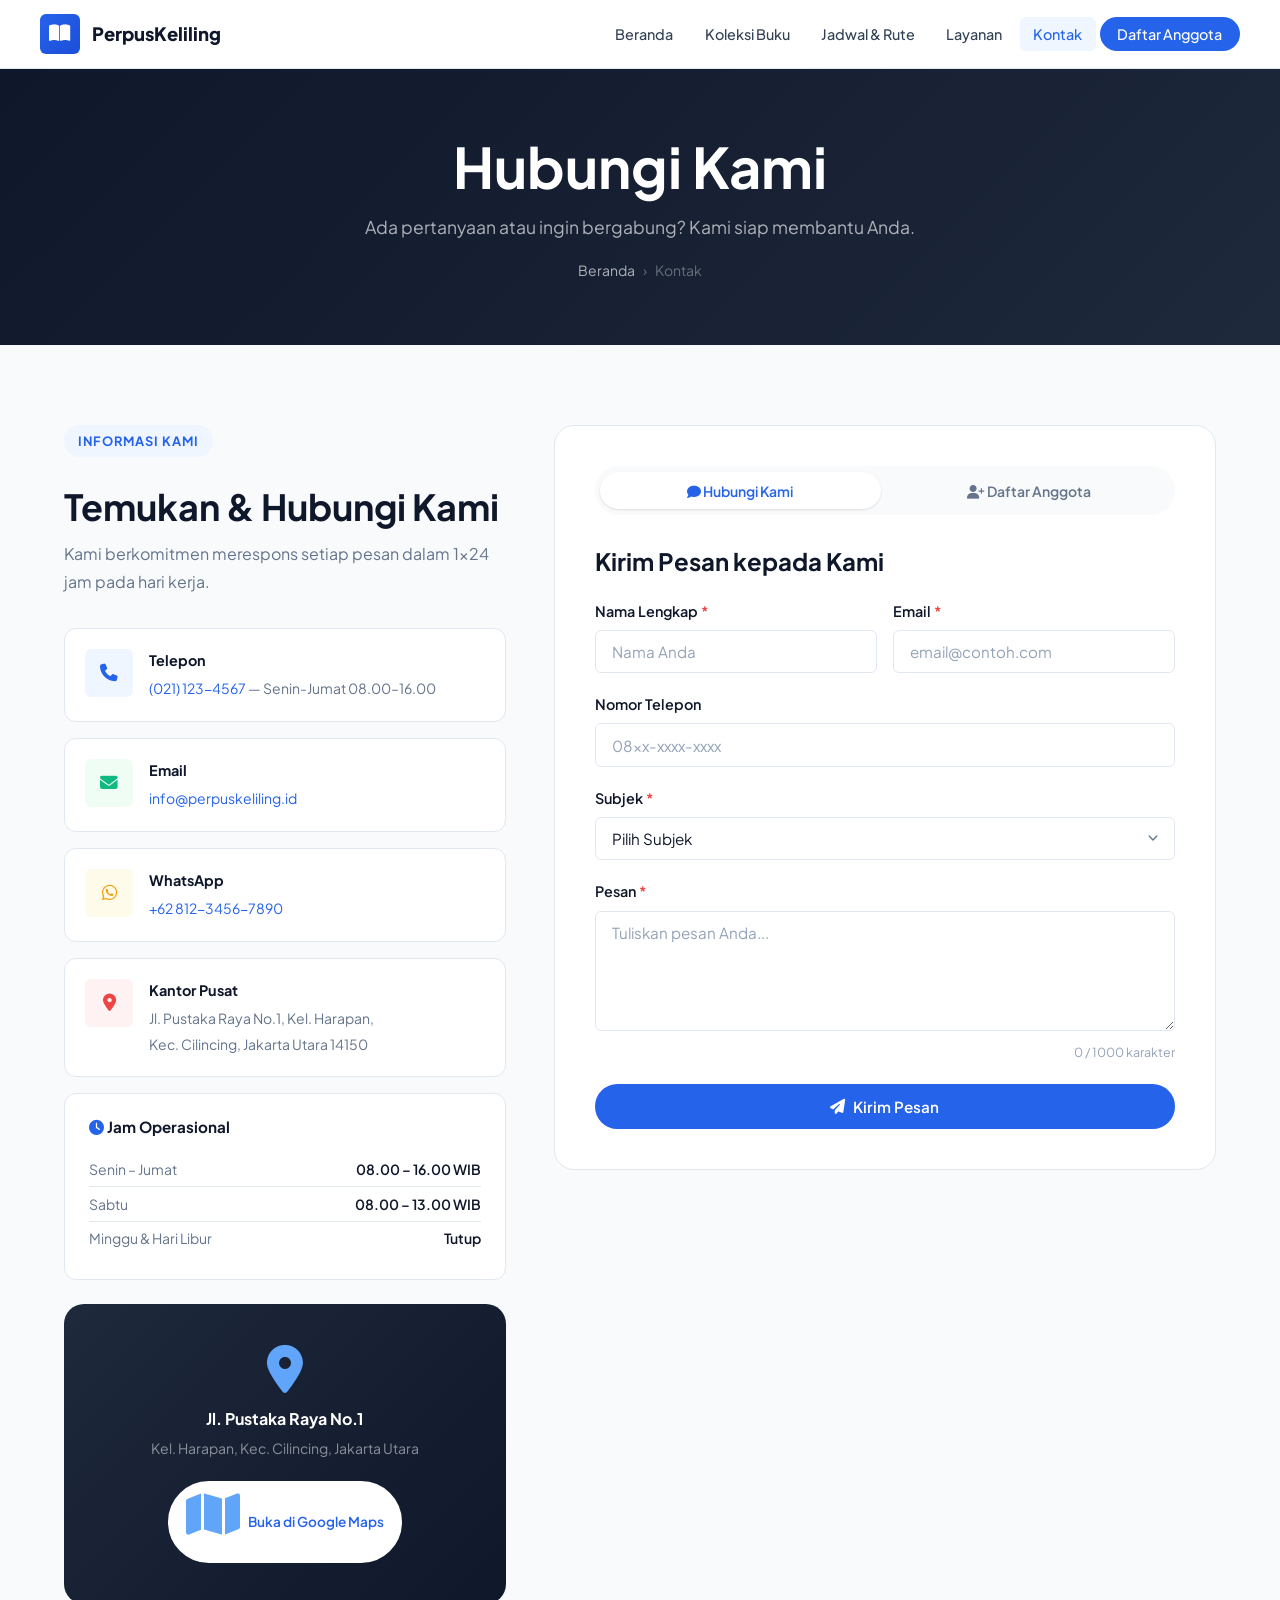
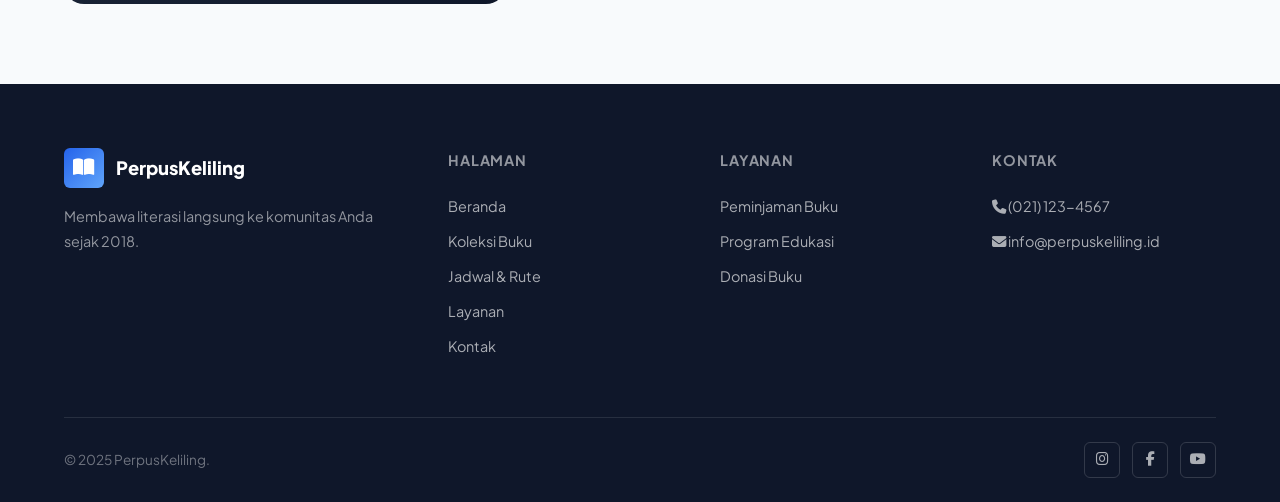
==== kontak.html @ 0ccef370 "first push github" ====
<!DOCTYPE html>
<html lang="id">

<head>
    <meta charset="UTF-8">
    <meta name="viewport" content="width=device-width, initial-scale=1.0">
    <meta name="description"
        content="Hubungi Perpustakaan Keliling — daftar anggota, ajukan pertanyaan, dan sampaikan saran.">
    <title>Kontak — Perpustakaan Keliling</title>
    <link rel="preconnect" href="https://fonts.googleapis.com">
    <link rel="preconnect" href="https://fonts.gstatic.com" crossorigin>
    <link
        href="https://fonts.googleapis.com/css2?family=Plus+Jakarta+Sans:wght@300;400;500;600;700;800&family=Merriweather:wght@400;700&display=swap"
        rel="stylesheet">
    <link rel="stylesheet" href="https://cdnjs.cloudflare.com/ajax/libs/font-awesome/6.5.0/css/all.min.css">
    <link rel="stylesheet" href="style.css">
    <style>
        .kontak-layout {
            display: grid;
            grid-template-columns: 1fr 1.5fr;
            gap: 3rem;
            align-items: start;
        }

        .kontak-info-item {
            display: flex;
            align-items: flex-start;
            gap: 1rem;
            padding: 1.25rem;
            background: var(--white);
            border: 1px solid var(--border);
            border-radius: var(--radius);
            margin-bottom: 1rem;
            transition: var(--transition);
        }

        .kontak-info-item:hover {
            border-color: var(--primary);
            box-shadow: var(--shadow-sm);
        }

        .kontak-info-icon {
            width: 48px;
            height: 48px;
            border-radius: var(--radius-sm);
            display: flex;
            align-items: center;
            justify-content: center;
            font-size: 1.1rem;
            flex-shrink: 0;
        }

        .kontak-info-text strong {
            display: block;
            font-size: .9rem;
            color: var(--dark);
            margin-bottom: .2rem;
        }

        .kontak-info-text span {
            font-size: .875rem;
            color: var(--gray);
        }

        .kontak-info-text a {
            color: var(--primary);
        }

        .kontak-info-text a:hover {
            color: var(--primary-dark);
        }

        .jam-table {
            width: 100%;
            font-size: .875rem;
        }

        .jam-table td {
            padding: .35rem 0;
            color: var(--gray);
        }

        .jam-table td:last-child {
            text-align: right;
            font-weight: 600;
            color: var(--dark);
        }

        .jam-table tr:not(:last-child) td {
            border-bottom: 1px solid var(--border);
        }

        .form-card {
            background: var(--white);
            border: 1px solid var(--border);
            border-radius: var(--radius-lg);
            padding: 2.5rem;
        }

        .form-tabs {
            display: flex;
            gap: .5rem;
            margin-bottom: 2rem;
            background: var(--bg);
            padding: .35rem;
            border-radius: 9999px;
        }

        .form-tab {
            flex: 1;
            padding: .6rem 1rem;
            border: none;
            border-radius: 9999px;
            background: transparent;
            font-family: var(--font);
            font-size: .875rem;
            font-weight: 600;
            color: var(--gray);
            cursor: pointer;
            transition: var(--transition);
            text-align: center;
        }

        .form-tab.active {
            background: var(--white);
            color: var(--primary);
            box-shadow: var(--shadow-sm);
        }

        .form-panel {
            display: none;
        }

        .form-panel.active {
            display: block;
        }

        .map-box {
            background: linear-gradient(135deg, var(--dark-2), var(--dark));
            border-radius: var(--radius-lg);
            height: 300px;
            display: flex;
            flex-direction: column;
            align-items: center;
            justify-content: center;
            color: #fff;
            text-align: center;
            padding: 2rem;
            margin-top: 1.5rem;
        }

        .map-box i {
            font-size: 3rem;
            color: #60A5FA;
            margin-bottom: 1rem;
        }

        .map-box h3 {
            color: #fff;
            margin-bottom: .5rem;
            font-size: 1rem;
        }

        .map-box p {
            color: rgba(255, 255, 255, .5);
            font-size: .875rem;
            margin-bottom: 1.25rem;
        }

        .form-row {
            display: grid;
            grid-template-columns: 1fr 1fr;
            gap: 1rem;
        }

        .char-count {
            font-size: .78rem;
            color: var(--gray-light);
            text-align: right;
            margin-top: .3rem;
        }

        .char-count.warn {
            color: var(--danger);
        }

        @media (max-width: 900px) {
            .kontak-layout {
                grid-template-columns: 1fr;
            }
        }

        @media (max-width: 480px) {
            .form-row {
                grid-template-columns: 1fr;
            }

            .form-card {
                padding: 1.5rem;
            }
        }
    </style>
</head>

<body>

    <nav class="navbar">
        <div class="navbar-inner">
            <a href="index.html" class="navbar-brand">
                <div class="brand-icon"><i class="fas fa-book-open"></i></div>
                <span>PerpusKeliling</span>
            </a>
            <ul class="nav-links">
                <li><a href="index.html">Beranda</a></li>
                <li><a href="koleksi.html">Koleksi Buku</a></li>
                <li><a href="jadwal.html">Jadwal &amp; Rute</a></li>
                <li><a href="layanan.html">Layanan</a></li>
                <li><a href="kontak.html" class="active">Kontak</a></li>
                <li><a href="kontak.html#daftar" class="nav-cta">Daftar Anggota</a></li>
            </ul>
            <button class="hamburger" id="hamburger" aria-label="Menu">
                <i class="fas fa-bars"></i>
            </button>
        </div>
        <div class="mobile-menu" id="mobileMenu">
            <a href="index.html"><i class="fas fa-home"></i> Beranda</a>
            <a href="koleksi.html"><i class="fas fa-book-open"></i> Koleksi Buku</a>
            <a href="jadwal.html"><i class="fas fa-calendar-alt"></i> Jadwal &amp; Rute</a>
            <a href="layanan.html"><i class="fas fa-th-list"></i> Layanan</a>
            <a href="kontak.html"><i class="fas fa-envelope"></i> Kontak</a>
        </div>
    </nav>

    <section class="page-hero">
        <div class="container">
            <h1>Hubungi Kami</h1>
            <p>Ada pertanyaan atau ingin bergabung? Kami siap membantu Anda.</p>
            <nav class="breadcrumb">
                <a href="index.html">Beranda</a>
                <span>&rsaquo;</span>
                <span>Kontak</span>
            </nav>
        </div>
    </section>

    <section class="section" style="background:var(--bg);" id="daftar">
        <div class="container">
            <div class="kontak-layout">

                <div>
                    <span class="section-label">Informasi Kami</span>
                    <h2 style="margin:.75rem 0 .75rem;">Temukan &amp; Hubungi Kami</h2>
                    <p style="margin-bottom:2rem;">Kami berkomitmen merespons setiap pesan dalam 1&times;24 jam pada
                        hari kerja.</p>

                    <div class="kontak-info-item">
                        <div class="kontak-info-icon" style="background:#EFF6FF;color:var(--primary);">
                            <i class="fas fa-phone"></i>
                        </div>
                        <div class="kontak-info-text">
                            <strong>Telepon</strong>
                            <span><a href="tel:+62211234567">(021) 123-4567</a> &mdash; Senin-Jumat
                                08.00&ndash;16.00</span>
                        </div>
                    </div>

                    <div class="kontak-info-item">
                        <div class="kontak-info-icon" style="background:#F0FDF4;color:var(--accent);">
                            <i class="fas fa-envelope"></i>
                        </div>
                        <div class="kontak-info-text">
                            <strong>Email</strong>
                            <span><a href="mailto:info@perpuskeliling.id">info@perpuskeliling.id</a></span>
                        </div>
                    </div>

                    <div class="kontak-info-item">
                        <div class="kontak-info-icon" style="background:#FFFBEB;color:var(--secondary);">
                            <i class="fab fa-whatsapp"></i>
                        </div>
                        <div class="kontak-info-text">
                            <strong>WhatsApp</strong>
                            <span><a href="https://wa.me/6281234567890" target="_blank" rel="noopener">+62
                                    812-3456-7890</a></span>
                        </div>
                    </div>

                    <div class="kontak-info-item">
                        <div class="kontak-info-icon" style="background:#FEF2F2;color:#EF4444;">
                            <i class="fas fa-map-marker-alt"></i>
                        </div>
                        <div class="kontak-info-text">
                            <strong>Kantor Pusat</strong>
                            <span>Jl. Pustaka Raya No.1, Kel. Harapan,<br>Kec. Cilincing, Jakarta Utara 14150</span>
                        </div>
                    </div>

                    <div
                        style="background:var(--white);border:1px solid var(--border);border-radius:var(--radius);padding:1.5rem;margin-top:1rem;">
                        <h3 style="font-size:.95rem;margin-bottom:1rem;">
                            <i class="fas fa-clock" style="color:var(--primary);"></i> Jam Operasional
                        </h3>
                        <table class="jam-table">
                            <tbody>
                                <tr>
                                    <td>Senin &ndash; Jumat</td>
                                    <td>08.00 &ndash; 16.00 WIB</td>
                                </tr>
                                <tr>
                                    <td>Sabtu</td>
                                    <td>08.00 &ndash; 13.00 WIB</td>
                                </tr>
                                <tr>
                                    <td>Minggu &amp; Hari Libur</td>
                                    <td>Tutup</td>
                                </tr>
                            </tbody>
                        </table>
                    </div>

                    <div class="map-box">
                        <i class="fas fa-map-marker-alt"></i>
                        <h3>Jl. Pustaka Raya No.1</h3>
                        <p>Kel. Harapan, Kec. Cilincing, Jakarta Utara</p>
                        <a href="https://maps.google.com" target="_blank" rel="noopener" class="btn btn-white btn-sm">
                            <i class="fas fa-map"></i> Buka di Google Maps
                        </a>
                    </div>
                </div>

                <div id="formSection">
                    <div class="form-card">
                        <div class="form-tabs">
                            <button class="form-tab active" id="tab-hubungi" onclick="switchTab('hubungi')">
                                <i class="fas fa-comment"></i> Hubungi Kami
                            </button>
                            <button class="form-tab" id="tab-daftar" onclick="switchTab('daftar')">
                                <i class="fas fa-user-plus"></i> Daftar Anggota
                            </button>
                        </div>

                        <div class="form-panel active" id="panel-hubungi">
                            <h3 style="margin-bottom:1.5rem;">Kirim Pesan kepada Kami</h3>
                            <form id="formHubungi" novalidate>
                                <div class="form-row">
                                    <div class="form-group">
                                        <label class="form-label" for="namaHubungi">Nama Lengkap <span
                                                style="color:var(--danger);">*</span></label>
                                        <input type="text" id="namaHubungi" class="form-control" placeholder="Nama Anda"
                                            required>
                                    </div>
                                    <div class="form-group">
                                        <label class="form-label" for="emailHubungi">Email <span
                                                style="color:var(--danger);">*</span></label>
                                        <input type="email" id="emailHubungi" class="form-control"
                                            placeholder="email@contoh.com" required>
                                    </div>
                                </div>
                                <div class="form-group">
                                    <label class="form-label" for="telpHubungi">Nomor Telepon</label>
                                    <input type="tel" id="telpHubungi" class="form-control"
                                        placeholder="08xx-xxxx-xxxx">
                                </div>
                                <div class="form-group">
                                    <label class="form-label" for="subjectHubungi">Subjek <span
                                            style="color:var(--danger);">*</span></label>
                                    <select id="subjectHubungi" class="form-control" required>
                                        <option value="">Pilih Subjek</option>
                                        <option value="info">Informasi Umum</option>
                                        <option value="pinjam">Peminjaman Buku</option>
                                        <option value="jadwal">Jadwal &amp; Rute</option>
                                        <option value="donasi">Donasi Buku</option>
                                        <option value="workshop">Workshop &amp; Edukasi</option>
                                        <option value="saran">Saran &amp; Masukan</option>
                                        <option value="lainnya">Lainnya</option>
                                    </select>
                                </div>
                                <div class="form-group">
                                    <label class="form-label" for="pesanHubungi">Pesan <span
                                            style="color:var(--danger);">*</span></label>
                                    <textarea id="pesanHubungi" class="form-control" rows="5"
                                        placeholder="Tuliskan pesan Anda..." required maxlength="1000"></textarea>
                                    <p class="char-count" id="charCount">0 / 1000 karakter</p>
                                </div>
                                <div id="alertHubungi"></div>
                                <button type="submit" class="btn btn-primary" style="width:100%;justify-content:center;"
                                    id="btnHubungi">
                                    <i class="fas fa-paper-plane"></i> Kirim Pesan
                                </button>
                            </form>
                        </div>

                        <div class="form-panel" id="panel-daftar">
                            <h3 style="margin-bottom:.5rem;">Pendaftaran Anggota Baru</h3>
                            <p style="font-size:.875rem;color:var(--gray);margin-bottom:1.5rem;">Daftar gratis dan
                                nikmati akses ke seluruh koleksi perpustakaan keliling!</p>
                            <form id="formDaftar" novalidate>
                                <div class="form-row">
                                    <div class="form-group">
                                        <label class="form-label" for="namaDepan">Nama Depan <span
                                                style="color:var(--danger);">*</span></label>
                                        <input type="text" id="namaDepan" class="form-control" placeholder="Nama depan"
                                            required>
                                    </div>
                                    <div class="form-group">
                                        <label class="form-label" for="namaBelakang">Nama Belakang</label>
                                        <input type="text" id="namaBelakang" class="form-control"
                                            placeholder="Nama belakang">
                                    </div>
                                </div>
                                <div class="form-row">
                                    <div class="form-group">
                                        <label class="form-label" for="emailDaftar">Email <span
                                                style="color:var(--danger);">*</span></label>
                                        <input type="email" id="emailDaftar" class="form-control"
                                            placeholder="email@contoh.com" required>
                                    </div>
                                    <div class="form-group">
                                        <label class="form-label" for="tglLahir">Tanggal Lahir <span
                                                style="color:var(--danger);">*</span></label>
                                        <input type="date" id="tglLahir" class="form-control" required>
                                    </div>
                                </div>
                                <div class="form-group">
                                    <label class="form-label" for="teleponDaftar">Nomor HP/WhatsApp <span
                                            style="color:var(--danger);">*</span></label>
                                    <input type="tel" id="teleponDaftar" class="form-control"
                                        placeholder="08xx-xxxx-xxxx" required>
                                </div>
                                <div class="form-group">
                                    <label class="form-label" for="jenisAnggota">Kategori Anggota <span
                                            style="color:var(--danger);">*</span></label>
                                    <select id="jenisAnggota" class="form-control" required>
                                        <option value="">Pilih Kategori</option>
                                        <option value="umum">Umum (18 tahun ke atas)</option>
                                        <option value="pelajar">Pelajar SD/SMP/SMA</option>
                                        <option value="mahasiswa">Mahasiswa</option>
                                        <option value="lansia">Lansia (60 tahun ke atas)</option>
                                    </select>
                                </div>
                                <div class="form-group">
                                    <label class="form-label" for="alamatDaftar">Alamat Lengkap <span
                                            style="color:var(--danger);">*</span></label>
                                    <textarea id="alamatDaftar" class="form-control" rows="2"
                                        placeholder="Jl. Contoh No.1, Kelurahan, Kecamatan, Kota" required></textarea>
                                </div>
                                <div class="form-group">
                                    <label
                                        style="display:flex;align-items:flex-start;gap:.65rem;cursor:pointer;font-size:.875rem;color:var(--dark-3);">
                                        <input type="checkbox" id="setujuSyarat"
                                            style="width:16px;height:16px;margin-top:2px;accent-color:var(--primary);flex-shrink:0;"
                                            required>
                                        Saya menyetujui <a href="#" style="color:var(--primary);">Syarat dan
                                            Ketentuan</a> serta <a href="#" style="color:var(--primary);">Kebijakan
                                            Privasi</a>.
                                    </label>
                                </div>
                                <div id="alertDaftar"></div>
                                <button type="submit" class="btn btn-primary" style="width:100%;justify-content:center;"
                                    id="btnDaftar">
                                    <i class="fas fa-user-plus"></i> Daftarkan Saya Sekarang
                                </button>
                            </form>
                        </div>

                    </div>
                </div>

            </div>
        </div>
    </section>

    <footer class="footer">
        <div class="container">
            <div class="footer-grid">
                <div>
                    <div class="footer-brand">
                        <div class="brand-icon"><i class="fas fa-book-open"></i></div>
                        PerpusKeliling
                    </div>
                    <p>Membawa literasi langsung ke komunitas Anda sejak 2018.</p>
                </div>
                <div>
                    <p class="footer-heading">Halaman</p>
                    <ul class="footer-links">
                        <li><a href="index.html">Beranda</a></li>
                        <li><a href="koleksi.html">Koleksi Buku</a></li>
                        <li><a href="jadwal.html">Jadwal &amp; Rute</a></li>
                        <li><a href="layanan.html">Layanan</a></li>
                        <li><a href="kontak.html">Kontak</a></li>
                    </ul>
                </div>
                <div>
                    <p class="footer-heading">Layanan</p>
                    <ul class="footer-links">
                        <li><a href="layanan.html">Peminjaman Buku</a></li>
                        <li><a href="layanan.html">Program Edukasi</a></li>
                        <li><a href="layanan.html">Donasi Buku</a></li>
                    </ul>
                </div>
                <div>
                    <p class="footer-heading">Kontak</p>
                    <ul class="footer-links">
                        <li><a href="tel:+62211234567"><i class="fas fa-phone"></i> (021) 123-4567</a></li>
                        <li><a href="mailto:info@perpuskeliling.id"><i class="fas fa-envelope"></i>
                                info@perpuskeliling.id</a></li>
                    </ul>
                </div>
            </div>
            <div class="footer-bottom">
                <p style="color:rgba(255,255,255,.4);font-size:.85rem;">&copy; 2025 PerpusKeliling.</p>
                <div class="footer-socials">
                    <a href="#" aria-label="Instagram"><i class="fab fa-instagram"></i></a>
                    <a href="#" aria-label="Facebook"><i class="fab fa-facebook-f"></i></a>
                    <a href="#" aria-label="YouTube"><i class="fab fa-youtube"></i></a>
                </div>
            </div>
        </div>
    </footer>

    <button class="scroll-top" id="scrollTopBtn" aria-label="Kembali ke atas">
        <i class="fas fa-chevron-up"></i>
    </button>

    <script src="main.js"></script>
    <script>
        function switchTab(tabName) {
            document.querySelectorAll('.form-panel').forEach(function (panel) {
                panel.classList.remove('active');
            });
            document.querySelectorAll('.form-tab').forEach(function (btn) {
                btn.classList.remove('active');
            });

            document.getElementById('panel-' + tabName).classList.add('active');
            document.getElementById('tab-' + tabName).classList.add('active');
        }

        if (window.location.hash === '#daftar') {
            switchTab('daftar');
            setTimeout(function () {
                document.getElementById('formSection').scrollIntoView({ behavior: 'smooth' });
            }, 300);
        }

        document.getElementById('pesanHubungi').addEventListener('input', function () {
            var len = this.value.length;
            var counter = document.getElementById('charCount');
            counter.textContent = len + ' / 1000 karakter';
            counter.classList.toggle('warn', len > 900);
        });

        document.getElementById('tglLahir').max = new Date().toISOString().split('T')[0];

        document.getElementById('formHubungi').addEventListener('submit', function (e) {
            e.preventDefault();

            var nama = document.getElementById('namaHubungi').value.trim();
            var email = document.getElementById('emailHubungi').value.trim();
            var subject = document.getElementById('subjectHubungi').value;
            var pesan = document.getElementById('pesanHubungi').value.trim();
            var alertEl = document.getElementById('alertHubungi');
            var btn = document.getElementById('btnHubungi');

            if (!nama || nama.length < 2) {
                alertEl.innerHTML = '<div class="alert alert-error"><i class="fas fa-exclamation-circle"></i> Nama lengkap harus diisi (minimal 2 karakter).</div>';
                return;
            }

            if (!email || !/^[^\s@]+@[^\s@]+\.[^\s@]+$/.test(email)) {
                alertEl.innerHTML = '<div class="alert alert-error"><i class="fas fa-exclamation-circle"></i> Format email tidak valid.</div>';
                return;
            }

            if (!subject) {
                alertEl.innerHTML = '<div class="alert alert-error"><i class="fas fa-exclamation-circle"></i> Silakan pilih subjek pesan.</div>';
                return;
            }

            if (!pesan || pesan.length < 10) {
                alertEl.innerHTML = '<div class="alert alert-error"><i class="fas fa-exclamation-circle"></i> Pesan terlalu singkat (minimal 10 karakter).</div>';
                return;
            }

            alertEl.innerHTML = '';
            btn.innerHTML = '<i class="fas fa-spinner fa-spin"></i> Mengirim...';
            btn.disabled = true;

            setTimeout(function () {
                alertEl.innerHTML = '<div class="alert alert-success"><i class="fas fa-check-circle"></i> Pesan berhasil dikirim! Kami akan membalas dalam 1&times;24 jam. Terima kasih, <strong>' + nama + '</strong>!</div>';
                document.getElementById('formHubungi').reset();
                document.getElementById('charCount').textContent = '0 / 1000 karakter';
                btn.innerHTML = '<i class="fas fa-paper-plane"></i> Kirim Pesan';
                btn.disabled = false;
                showToast('Pesan berhasil terkirim!', 'success');
            }, 1500);
        });

        document.getElementById('formDaftar').addEventListener('submit', function (e) {
            e.preventDefault();

            var namaDepan = document.getElementById('namaDepan').value.trim();
            var email = document.getElementById('emailDaftar').value.trim();
            var tglLahir = document.getElementById('tglLahir').value;
            var telp = document.getElementById('teleponDaftar').value.trim();
            var jenis = document.getElementById('jenisAnggota').value;
            var alamat = document.getElementById('alamatDaftar').value.trim();
            var setuju = document.getElementById('setujuSyarat').checked;
            var alertEl = document.getElementById('alertDaftar');
            var btn = document.getElementById('btnDaftar');

            if (!namaDepan || namaDepan.length < 2) {
                alertEl.innerHTML = '<div class="alert alert-error"><i class="fas fa-exclamation-circle"></i> Nama depan harus diisi.</div>';
                return;
            }

            if (!email || !/^[^\s@]+@[^\s@]+\.[^\s@]+$/.test(email)) {
                alertEl.innerHTML = '<div class="alert alert-error"><i class="fas fa-exclamation-circle"></i> Format email tidak valid.</div>';
                return;
            }

            if (!tglLahir) {
                alertEl.innerHTML = '<div class="alert alert-error"><i class="fas fa-exclamation-circle"></i> Tanggal lahir harus diisi.</div>';
                return;
            }

            if (!telp || !/^[0-9+\-\s]{9,15}$/.test(telp)) {
                alertEl.innerHTML = '<div class="alert alert-error"><i class="fas fa-exclamation-circle"></i> Nomor telepon tidak valid.</div>';
                return;
            }

            if (!jenis) {
                alertEl.innerHTML = '<div class="alert alert-error"><i class="fas fa-exclamation-circle"></i> Pilih kategori anggota Anda.</div>';
                return;
            }

            if (!alamat || alamat.length < 10) {
                alertEl.innerHTML = '<div class="alert alert-error"><i class="fas fa-exclamation-circle"></i> Alamat lengkap harus diisi.</div>';
                return;
            }

            if (!setuju) {
                alertEl.innerHTML = '<div class="alert alert-error"><i class="fas fa-exclamation-circle"></i> Anda harus menyetujui syarat dan ketentuan.</div>';
                return;
            }

            alertEl.innerHTML = '';
            btn.innerHTML = '<i class="fas fa-spinner fa-spin"></i> Mendaftarkan...';
            btn.disabled = true;

            setTimeout(function () {
                var noAnggota = 'PK-' + new Date().getFullYear() + '-' + Math.floor(1000 + Math.random() * 9000);
                alertEl.innerHTML = '<div class="alert alert-success"><i class="fas fa-check-circle"></i> <strong>Pendaftaran Berhasil!</strong><br>Selamat datang, <strong>' + namaDepan + '</strong>!<br>Nomor anggota Anda: <strong>' + noAnggota + '</strong><br>Kartu anggota digital akan dikirim ke <strong>' + email + '</strong>.</div>';
                document.getElementById('formDaftar').reset();
                btn.innerHTML = '<i class="fas fa-user-plus"></i> Daftarkan Saya Sekarang';
                btn.disabled = false;
                showToast('Pendaftaran berhasil! No: ' + noAnggota, 'success', 5000);
            }, 2000);
        });
    </script>
</body>

</html>
---- style.css ----
@import url('https://fonts.googleapis.com/css2?family=Plus+Jakarta+Sans:wght@300;400;500;600;700;800&family=Merriweather:ital,wght@0,400;0,700;1,400&display=swap');

:root {
  --primary: #2563EB;
  --primary-dark: #1D4ED8;
  --primary-light: #EFF6FF;
  --secondary: #F59E0B;
  --secondary-dark: #D97706;
  --accent: #10B981;
  --danger: #EF4444;
  --dark: #0F172A;
  --dark-2: #1E293B;
  --dark-3: #334155;
  --gray: #64748B;
  --gray-light: #94A3B8;
  --border: #E2E8F0;
  --bg: #F8FAFC;
  --white: #FFFFFF;
  --shadow-sm: 0 1px 3px rgba(0, 0, 0, .08), 0 1px 2px rgba(0, 0, 0, .04);
  --shadow: 0 4px 6px -1px rgba(0, 0, 0, .1), 0 2px 4px -1px rgba(0, 0, 0, .06);
  --shadow-lg: 0 10px 15px -3px rgba(0, 0, 0, .1), 0 4px 6px -2px rgba(0, 0, 0, .05);
  --shadow-xl: 0 20px 25px -5px rgba(0, 0, 0, .1), 0 10px 10px -5px rgba(0, 0, 0, .04);
  --radius-sm: 6px;
  --radius: 12px;
  --radius-lg: 20px;
  --radius-full: 9999px;
  --transition: all .25s cubic-bezier(.4, 0, .2, 1);
  --font-body: 'Plus Jakarta Sans', sans-serif;
  --font-serif: 'Merriweather', serif;
}

*,
*::before,
*::after {
  box-sizing: border-box;
  margin: 0;
  padding: 0;
}

html {
  scroll-behavior: smooth;
  font-size: 16px;
}

body {
  font-family: var(--font-body);
  background-color: var(--bg);
  color: var(--dark);
  line-height: 1.6;
  overflow-x: hidden;
}

a {
  color: var(--primary);
  text-decoration: none;
  transition: var(--transition);
}

a:hover {
  color: var(--primary-dark);
}

img {
  max-width: 100%;
  height: auto;
  display: block;
}

ul,
ol {
  list-style: none;
}

h1,
h2,
h3,
h4,
h5,
h6 {
  font-weight: 700;
  line-height: 1.2;
  color: var(--dark);
}

h1 {
  font-size: clamp(2rem, 5vw, 3.5rem);
}

h2 {
  font-size: clamp(1.5rem, 3vw, 2.25rem);
}

h3 {
  font-size: clamp(1.2rem, 2vw, 1.5rem);
}

p {
  color: var(--gray);
  line-height: 1.75;
}

.container {
  width: 100%;
  max-width: 1200px;
  margin: 0 auto;
  padding: 0 1.5rem;
}

.navbar {
  position: sticky;
  top: 0;
  z-index: 1000;
  background: rgba(255, 255, 255, .92);
  backdrop-filter: blur(16px);
  -webkit-backdrop-filter: blur(16px);
  border-bottom: 1px solid var(--border);
  padding: 0 1.5rem;
  transition: var(--transition);
}

.navbar-inner {
  max-width: 1200px;
  margin: 0 auto;
  height: 68px;
  display: flex;
  align-items: center;
  justify-content: space-between;
  gap: 2rem;
}

.navbar-brand {
  display: flex;
  align-items: center;
  gap: .75rem;
  font-weight: 800;
  font-size: 1.15rem;
  color: var(--dark);
  white-space: nowrap;
}

.navbar-brand:hover {
  color: var(--primary);
}

.brand-icon {
  width: 40px;
  height: 40px;
  background: linear-gradient(135deg, var(--primary), var(--primary-dark));
  border-radius: var(--radius-sm);
  display: flex;
  align-items: center;
  justify-content: center;
  color: #fff;
  font-size: 1.2rem;
  flex-shrink: 0;
}

.nav-links {
  display: flex;
  align-items: center;
  gap: .25rem;
}

.nav-links a {
  padding: .5rem .85rem;
  border-radius: var(--radius-sm);
  font-size: .9rem;
  font-weight: 500;
  color: var(--dark-3);
  transition: var(--transition);
  white-space: nowrap;
}

.nav-links a:hover,
.nav-links a.active {
  background: var(--primary-light);
  color: var(--primary);
}

.nav-cta {
  background: var(--primary) !important;
  color: #fff !important;
  padding: .5rem 1.1rem !important;
  border-radius: var(--radius-full) !important;
}

.nav-cta:hover {
  background: var(--primary-dark) !important;
  color: #fff !important;
}

.hamburger {
  display: none;
  background: none;
  border: none;
  cursor: pointer;
  padding: .4rem;
  border-radius: var(--radius-sm);
  transition: var(--transition);
}

.hamburger:hover {
  background: var(--border);
}

.hamburger span {
  display: block;
  width: 24px;
  height: 2px;
  background: var(--dark);
  border-radius: 99px;
  transition: var(--transition);
  margin: 5px 0;
}

.mobile-menu {
  display: none;
  background: var(--white);
  border-top: 1px solid var(--border);
  padding: 1rem 1.5rem;
}

.mobile-menu.open {
  display: block;
}

.mobile-menu a {
  display: block;
  padding: .75rem 0;
  font-weight: 500;
  color: var(--dark-3);
  border-bottom: 1px solid var(--border);
}

.mobile-menu a:last-child {
  border-bottom: none;
}

.mobile-menu a:hover,
.mobile-menu a.active {
  color: var(--primary);
}

.btn {
  display: inline-flex;
  align-items: center;
  gap: .5rem;
  padding: .7rem 1.5rem;
  border-radius: var(--radius-full);
  font-family: var(--font-body);
  font-size: .95rem;
  font-weight: 600;
  cursor: pointer;
  border: 2px solid transparent;
  transition: var(--transition);
  white-space: nowrap;
  text-decoration: none;
}

.btn:focus-visible {
  outline: 3px solid var(--primary);
  outline-offset: 2px;
}

.btn-primary {
  background: var(--primary);
  color: #fff;
  border-color: var(--primary);
}

.btn-primary:hover {
  background: var(--primary-dark);
  border-color: var(--primary-dark);
  color: #fff;
  transform: translateY(-1px);
  box-shadow: var(--shadow-lg);
}

.btn-secondary {
  background: var(--secondary);
  color: var(--dark);
  border-color: var(--secondary);
}

.btn-secondary:hover {
  background: var(--secondary-dark);
  border-color: var(--secondary-dark);
  color: var(--dark);
  transform: translateY(-1px);
}

.btn-outline {
  background: transparent;
  color: var(--primary);
  border-color: var(--primary);
}

.btn-outline:hover {
  background: var(--primary);
  color: #fff;
  transform: translateY(-1px);
}

.btn-white {
  background: #fff;
  color: var(--primary);
  border-color: #fff;
}

.btn-white:hover {
  background: var(--primary-light);
  border-color: var(--primary-light);
  color: var(--primary);
}

.btn-sm {
  padding: .45rem 1rem;
  font-size: .85rem;
}

.btn-lg {
  padding: .9rem 2rem;
  font-size: 1rem;
}

.card {
  background: var(--white);
  border-radius: var(--radius);
  box-shadow: var(--shadow-sm);
  border: 1px solid var(--border);
  overflow: hidden;
  transition: var(--transition);
}

.card:hover {
  box-shadow: var(--shadow-lg);
  transform: translateY(-4px);
  border-color: transparent;
}

.section {
  padding: 5rem 0;
}

.section-sm {
  padding: 3rem 0;
}

.section-header {
  text-align: center;
  max-width: 680px;
  margin: 0 auto 3.5rem;
}

.section-label {
  display: inline-block;
  background: var(--primary-light);
  color: var(--primary);
  font-size: .8rem;
  font-weight: 700;
  letter-spacing: .08em;
  text-transform: uppercase;
  padding: .35rem .85rem;
  border-radius: var(--radius-full);
  margin-bottom: 1rem;
}

.section-header h2 {
  margin-bottom: .75rem;
}

.section-header p {
  font-size: 1.05rem;
}

.badge {
  display: inline-flex;
  align-items: center;
  gap: .3rem;
  padding: .25rem .7rem;
  border-radius: var(--radius-full);
  font-size: .78rem;
  font-weight: 600;
}

.badge-blue {
  background: #DBEAFE;
  color: #1D4ED8;
}

.badge-green {
  background: #D1FAE5;
  color: #065F46;
}

.badge-yellow {
  background: #FEF3C7;
  color: #92400E;
}

.badge-red {
  background: #FEE2E2;
  color: #991B1B;
}

.badge-gray {
  background: #F1F5F9;
  color: #475569;
}

.form-group {
  margin-bottom: 1.25rem;
}

.form-label {
  display: block;
  font-size: .9rem;
  font-weight: 600;
  color: var(--dark);
  margin-bottom: .45rem;
}

.form-control {
  width: 100%;
  padding: .7rem 1rem;
  border: 1.5px solid var(--border);
  border-radius: var(--radius-sm);
  font-family: var(--font-body);
  font-size: .95rem;
  color: var(--dark);
  background: var(--white);
  transition: var(--transition);
  outline: none;
}

.form-control:focus {
  border-color: var(--primary);
  box-shadow: 0 0 0 3px rgba(37, 99, 235, .12);
}

.form-control::placeholder {
  color: var(--gray-light);
}

textarea.form-control {
  resize: vertical;
  min-height: 120px;
}

select.form-control {
  appearance: none;
  background-image: url("data:image/svg+xml,%3Csvg xmlns='http://www.w3.org/2000/svg' viewBox='0 0 20 20' fill='%2364748B'%3E%3Cpath fill-rule='evenodd' d='M5.23 7.21a.75.75 0 011.06.02L10 11.168l3.71-3.938a.75.75 0 111.08 1.04l-4.25 4.5a.75.75 0 01-1.08 0l-4.25-4.5a.75.75 0 01.02-1.06z' clip-rule='evenodd'/%3E%3C/svg%3E");
  background-repeat: no-repeat;
  background-position: right .75rem center;
  background-size: 1.15rem;
  padding-right: 2.5rem;
  cursor: pointer;
}

.table-wrapper {
  width: 100%;
  overflow-x: auto;
  border-radius: var(--radius);
  box-shadow: var(--shadow-sm);
  border: 1px solid var(--border);
}

table {
  width: 100%;
  border-collapse: collapse;
  font-size: .92rem;
}

thead {
  background: var(--dark);
  color: var(--white);
}

thead th {
  padding: 1rem 1.25rem;
  text-align: left;
  font-weight: 600;
  font-size: .85rem;
  letter-spacing: .04em;
  text-transform: uppercase;
  white-space: nowrap;
}

tbody tr {
  border-bottom: 1px solid var(--border);
  transition: var(--transition);
}

tbody tr:hover {
  background: var(--primary-light);
}

tbody tr:last-child {
  border-bottom: none;
}

tbody td {
  padding: .9rem 1.25rem;
  color: var(--dark-3);
  vertical-align: middle;
}

.footer {
  background: var(--dark);
  color: rgba(255, 255, 255, .7);
  padding: 4rem 0 0;
}

.footer-grid {
  display: grid;
  grid-template-columns: 1.5fr repeat(3, 1fr);
  gap: 3rem;
  margin-bottom: 3rem;
}

.footer-brand {
  display: flex;
  align-items: center;
  gap: .75rem;
  font-weight: 800;
  font-size: 1.15rem;
  color: #fff;
  margin-bottom: 1rem;
}

.footer-brand .brand-icon {
  background: linear-gradient(135deg, var(--primary), #60A5FA);
}

.footer p {
  color: rgba(255, 255, 255, .55);
  font-size: .9rem;
  line-height: 1.7;
}

.footer-heading {
  font-size: .85rem;
  font-weight: 700;
  letter-spacing: .06em;
  text-transform: uppercase;
  color: rgba(255, 255, 255, .4);
  margin-bottom: 1.25rem;
}

.footer-links li {
  margin-bottom: .6rem;
}

.footer-links a {
  color: rgba(255, 255, 255, .65);
  font-size: .9rem;
  transition: var(--transition);
}

.footer-links a:hover {
  color: var(--white);
}

.footer-bottom {
  border-top: 1px solid rgba(255, 255, 255, .1);
  padding: 1.5rem 0;
  display: flex;
  align-items: center;
  justify-content: space-between;
  flex-wrap: wrap;
  gap: 1rem;
  font-size: .85rem;
}

.footer-socials {
  display: flex;
  gap: .75rem;
}

.footer-socials a {
  width: 36px;
  height: 36px;
  border-radius: var(--radius-sm);
  border: 1px solid rgba(255, 255, 255, .15);
  display: flex;
  align-items: center;
  justify-content: center;
  color: rgba(255, 255, 255, .65);
  font-size: .9rem;
  transition: var(--transition);
}

.footer-socials a:hover {
  background: var(--primary);
  border-color: var(--primary);
  color: #fff;
}

.page-hero {
  background: linear-gradient(135deg, var(--dark) 0%, var(--dark-2) 100%);
  color: #fff;
  padding: 4rem 0;
  text-align: center;
}

.page-hero h1 {
  color: #fff;
  margin-bottom: .75rem;
}

.page-hero p {
  color: rgba(255, 255, 255, .65);
  font-size: 1.1rem;
}

.breadcrumb {
  display: flex;
  align-items: center;
  gap: .5rem;
  justify-content: center;
  font-size: .875rem;
  margin-top: 1rem;
}

.breadcrumb a {
  color: rgba(255, 255, 255, .65);
}

.breadcrumb a:hover {
  color: #fff;
}

.breadcrumb span {
  color: rgba(255, 255, 255, .35);
}

.search-bar {
  display: flex;
  gap: .5rem;
  max-width: 560px;
  margin: 0 auto;
}

.search-bar .form-control {
  border-radius: var(--radius-full);
  padding: .75rem 1.4rem;
}

.search-bar .btn {
  flex-shrink: 0;
}

.stats-grid {
  display: grid;
  grid-template-columns: repeat(4, 1fr);
  gap: 1.5rem;
}

.stat-item {
  text-align: center;
  padding: 2rem 1rem;
}

.stat-number {
  font-size: 2.5rem;
  font-weight: 800;
  color: var(--primary);
  line-height: 1;
  margin-bottom: .35rem;
}

.stat-label {
  font-size: .9rem;
  color: var(--gray);
  font-weight: 500;
}

.alert {
  padding: 1rem 1.25rem;
  border-radius: var(--radius-sm);
  font-size: .9rem;
  font-weight: 500;
  display: flex;
  align-items: flex-start;
  gap: .75rem;
  margin-bottom: 1rem;
}

.alert-success {
  background: #D1FAE5;
  color: #065F46;
  border: 1px solid #A7F3D0;
}

.alert-error {
  background: #FEE2E2;
  color: #991B1B;
  border: 1px solid #FECACA;
}

.alert-info {
  background: #DBEAFE;
  color: #1E40AF;
  border: 1px solid #BFDBFE;
}

.alert-warning {
  background: #FEF3C7;
  color: #92400E;
  border: 1px solid #FDE68A;
}

.text-center {
  text-align: center;
}

.text-right {
  text-align: right;
}

.flex {
  display: flex;
}

.flex-center {
  display: flex;
  align-items: center;
  justify-content: center;
}

.gap-1 {
  gap: .5rem;
}

.gap-2 {
  gap: 1rem;
}

.gap-3 {
  gap: 1.5rem;
}

.mt-1 {
  margin-top: .5rem;
}

.mt-2 {
  margin-top: 1rem;
}

.mt-3 {
  margin-top: 1.5rem;
}

.mb-1 {
  margin-bottom: .5rem;
}

.mb-2 {
  margin-bottom: 1rem;
}

.mb-3 {
  margin-bottom: 1.5rem;
}

.hidden {
  display: none !important;
}

.sr-only {
  position: absolute;
  width: 1px;
  height: 1px;
  overflow: hidden;
  clip: rect(0, 0, 0, 0);
}

.grid-2 {
  display: grid;
  grid-template-columns: repeat(2, 1fr);
  gap: 1.5rem;
}

.grid-3 {
  display: grid;
  grid-template-columns: repeat(3, 1fr);
  gap: 1.5rem;
}

.grid-4 {
  display: grid;
  grid-template-columns: repeat(4, 1fr);
  gap: 1.5rem;
}

.scroll-top {
  position: fixed;
  bottom: 2rem;
  right: 2rem;
  width: 46px;
  height: 46px;
  background: var(--primary);
  color: #fff;
  border: none;
  border-radius: var(--radius-full);
  cursor: pointer;
  display: flex;
  align-items: center;
  justify-content: center;
  font-size: 1.1rem;
  box-shadow: var(--shadow-lg);
  transition: var(--transition);
  z-index: 900;
  opacity: 0;
  pointer-events: none;
  transform: translateY(10px);
}

.scroll-top.visible {
  opacity: 1;
  pointer-events: all;
  transform: translateY(0);
}

.scroll-top:hover {
  background: var(--primary-dark);
  transform: translateY(-3px);
}

.modal-overlay {
  position: fixed;
  inset: 0;
  background: rgba(0, 0, 0, .5);
  display: flex;
  align-items: center;
  justify-content: center;
  z-index: 2000;
  padding: 1rem;
  opacity: 0;
  pointer-events: none;
  transition: var(--transition);
}

.modal-overlay.open {
  opacity: 1;
  pointer-events: all;
}

.modal-box {
  background: var(--white);
  border-radius: var(--radius-lg);
  box-shadow: var(--shadow-xl);
  padding: 2.5rem;
  width: 100%;
  max-width: 520px;
  max-height: 90vh;
  overflow-y: auto;
  transform: scale(.95) translateY(20px);
  transition: var(--transition);
}

.modal-overlay.open .modal-box {
  transform: scale(1) translateY(0);
}

.modal-header {
  display: flex;
  align-items: center;
  justify-content: space-between;
  margin-bottom: 1.5rem;
}

.modal-close {
  background: none;
  border: none;
  cursor: pointer;
  padding: .35rem;
  border-radius: var(--radius-sm);
  color: var(--gray);
  font-size: 1.25rem;
  line-height: 1;
  transition: var(--transition);
}

.modal-close:hover {
  background: var(--border);
  color: var(--dark);
}

@media (max-width: 1024px) {
  .footer-grid {
    grid-template-columns: 1fr 1fr;
  }

  .stats-grid {
    grid-template-columns: repeat(2, 1fr);
  }
}

@media (max-width: 768px) {
  .nav-links {
    display: none;
  }

  .hamburger {
    display: block;
  }

  .grid-2,
  .grid-3,
  .grid-4 {
    grid-template-columns: 1fr;
  }

  .footer-grid {
    grid-template-columns: 1fr;
    gap: 2rem;
  }

  .section {
    padding: 3.5rem 0;
  }

  .footer-bottom {
    flex-direction: column;
    text-align: center;
  }

  .stats-grid {
    grid-template-columns: repeat(2, 1fr);
  }
}

@media (max-width: 480px) {
  .stats-grid {
    grid-template-columns: 1fr 1fr;
  }

  .btn-lg {
    padding: .8rem 1.4rem;
  }

  .modal-box {
    padding: 1.5rem;
  }

  .search-bar {
    flex-direction: column;
  }

  .search-bar .form-control {
    border-radius: var(--radius-sm);
  }
}
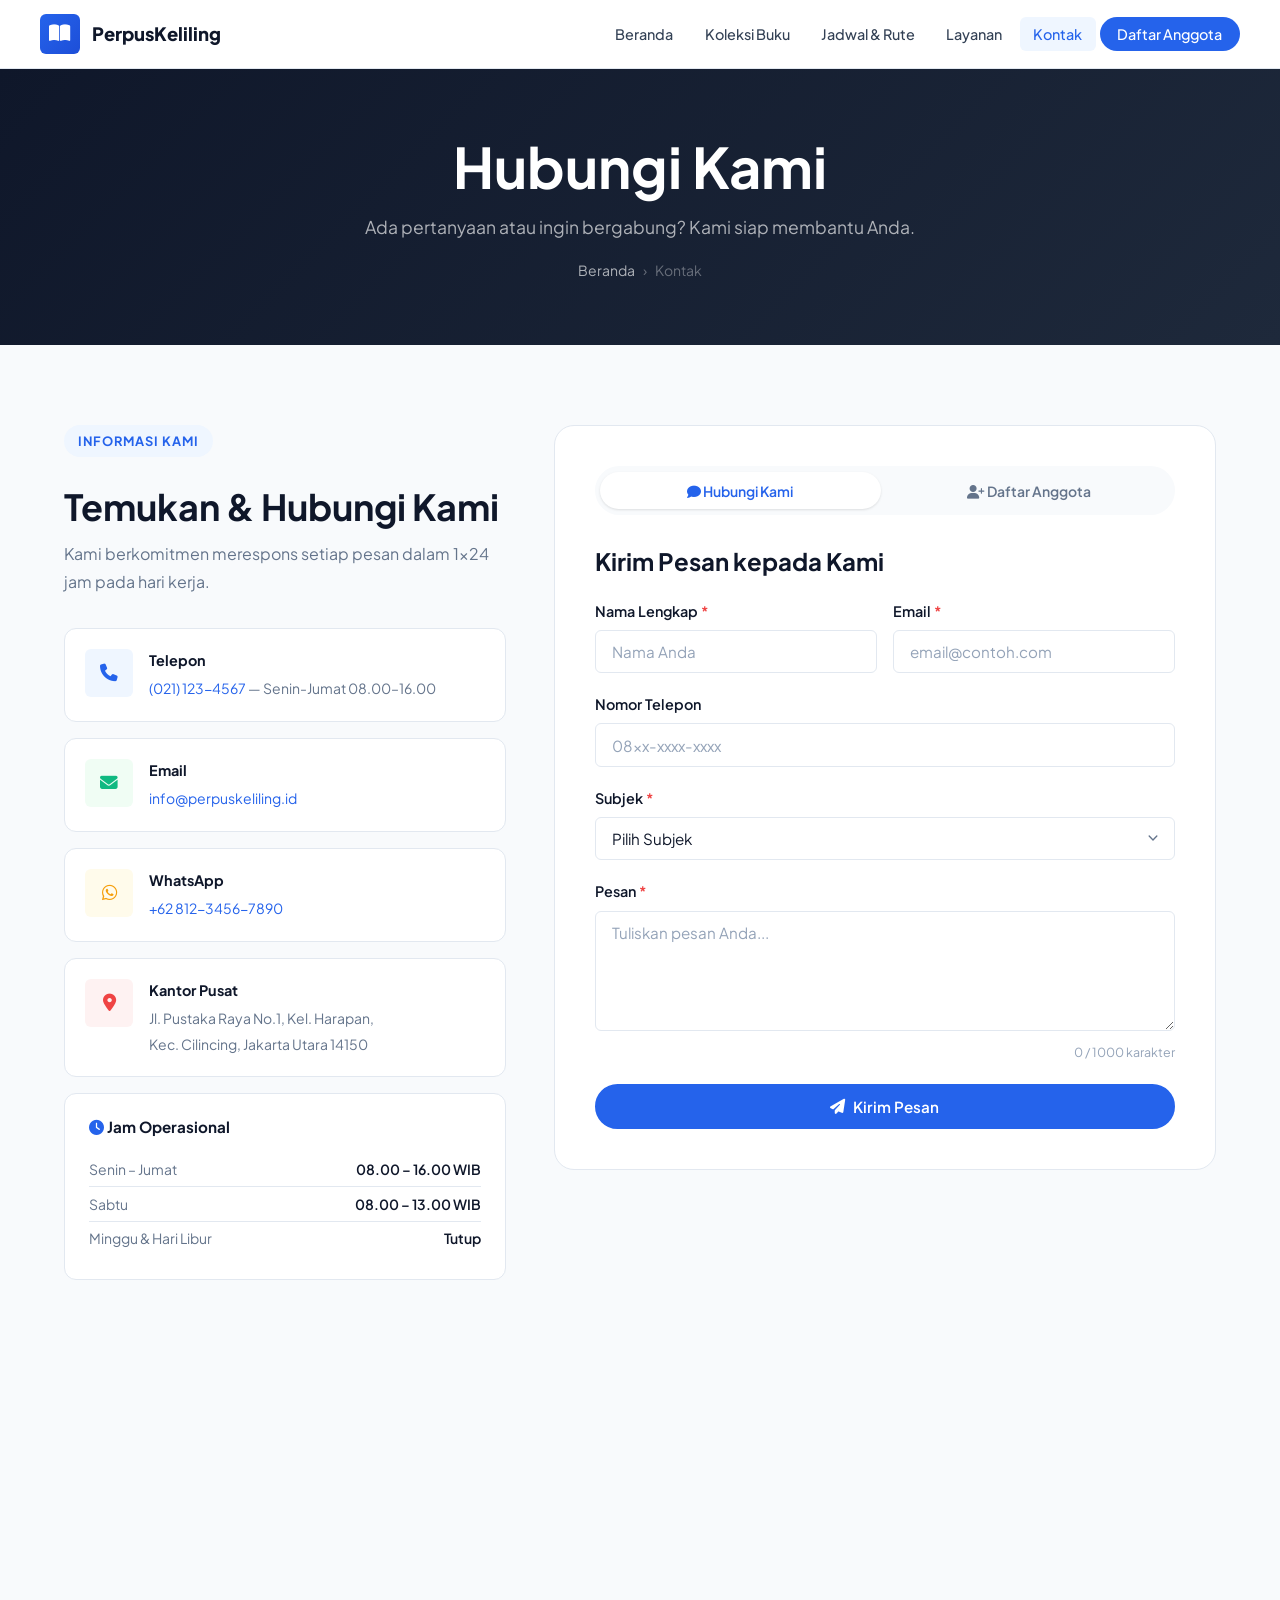
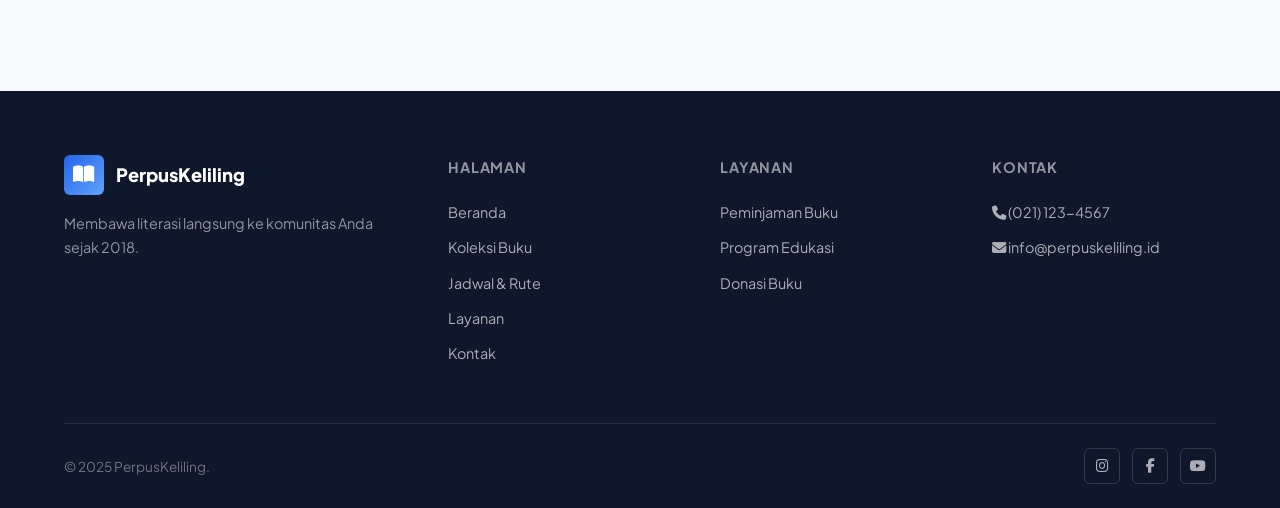
==== commit 820914e5: "Replace map-box with Google Maps iframe Replaced the static map-box with an embedded Google Maps ifr" ====
--- a/kontak.html
+++ b/kontak.html
@@ -135,38 +135,10 @@
             display: block;
         }
 
-        .map-box {
-            background: linear-gradient(135deg, var(--dark-2), var(--dark));
-            border-radius: var(--radius-lg);
-            height: 300px;
-            display: flex;
-            flex-direction: column;
-            align-items: center;
-            justify-content: center;
-            color: #fff;
-            text-align: center;
-            padding: 2rem;
-            margin-top: 1.5rem;
-        }
-
-        .map-box i {
-            font-size: 3rem;
-            color: #60A5FA;
-            margin-bottom: 1rem;
-        }
-
-        .map-box h3 {
-            color: #fff;
-            margin-bottom: .5rem;
-            font-size: 1rem;
-        }
-
-        .map-box p {
-            color: rgba(255, 255, 255, .5);
-            font-size: .875rem;
-            margin-bottom: 1.25rem;
-        }
-
+       .map-box { background:linear-gradient(135deg,var(--dark-2),var(--dark)); border-radius:var(--radius-lg); height:300px; display:flex; flex-direction:column; align-items:center; justify-content:center; color:#fff; text-align:center; padding:2rem; margin-top:1.5rem; }
+.map-box i { font-size:3rem; color:#60A5FA; margin-bottom:1rem; }
+.map-box h3 { color:#fff; margin-bottom:.5rem; font-size:1rem; }
+.map-box p { color:rgba(255,255,255,.5); font-size:.875rem; margin-bottom:1.25rem; }
         .form-row {
             display: grid;
             grid-template-columns: 1fr 1fr;
@@ -318,14 +290,15 @@
                         </table>
                     </div>
 
-                    <div class="map-box">
-                        <i class="fas fa-map-marker-alt"></i>
-                        <h3>Jl. Pustaka Raya No.1</h3>
-                        <p>Kel. Harapan, Kec. Cilincing, Jakarta Utara</p>
-                        <a href="https://maps.google.com" target="_blank" rel="noopener" class="btn btn-white btn-sm">
-                            <i class="fas fa-map"></i> Buka di Google Maps
-                        </a>
-                    </div>
+<iframe
+    src="https://maps.google.com/maps?q=Jl.+Pustaka+Raya+No.1,+Kel.+Harapan,+Kec.+Cilincing,+Jakarta+Utara&t=&z=15&ie=UTF8&iwloc=&output=embed"
+    width="100%"
+    height="300"
+    style="border: 0; border-radius: var(--radius-lg); margin-top: 1.5rem;"
+    allowfullscreen=""
+    loading="lazy"
+    referrerpolicy="no-referrer-when-downgrade">
+</iframe>
                 </div>
 
                 <div id="formSection">
@@ -660,4 +633,4 @@
     </script>
 </body>
 
-</html>+</html>
